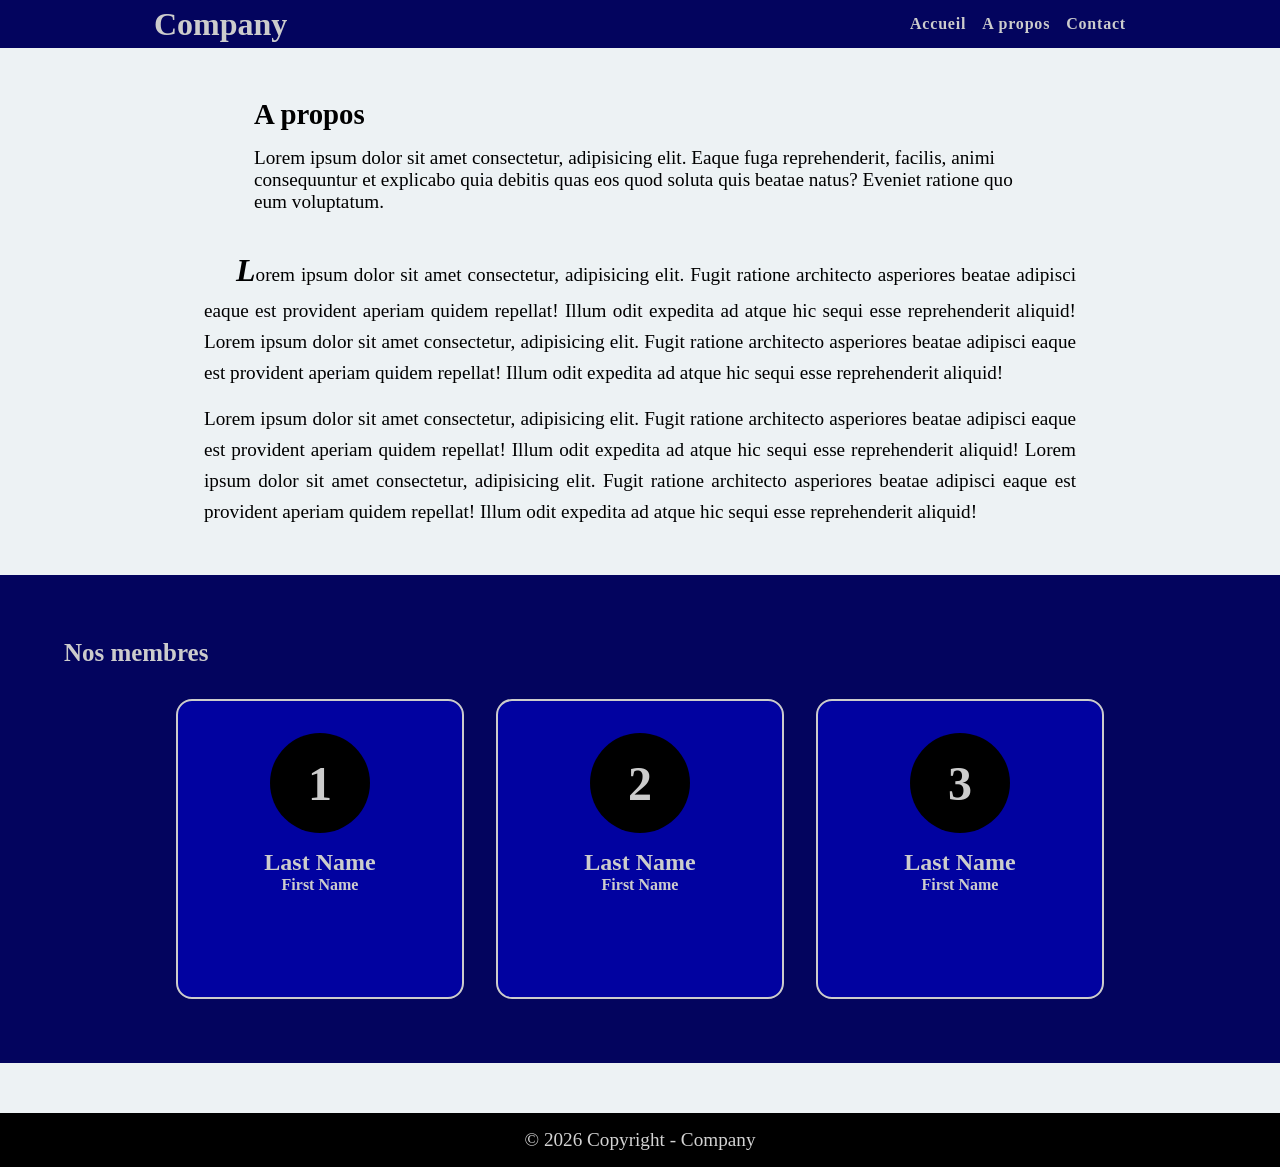
==== a-propos.html @ 14cdaf88 "feat(html): charger les polices de caractères "Poppins" et "Inter" sur chaque page" ====
<!DOCTYPE html>
<html lang="fr">
<head>
    <meta charset="UTF-8">
    <meta name="viewport" content="width=device-width, initial-scale=1.0">
    <link rel="preconnect" href="https://fonts.googleapis.com">
    <link rel="preconnect" href="https://fonts.gstatic.com" crossorigin>
    <link href="https://fonts.googleapis.com/css2?family=Poppins:wght@600;700&family=Inter:wght@400;500&display=swap" rel="stylesheet">
    <title>A propos - Company</title>
    <link rel="stylesheet" href="style.css">
</head>
<body>
    <header id="main-header">
        <nav id="navbar">
            <a id="logo" href="./index.html">Company</a>

            <label id="nav-menu-btn">
                <input id="nav-btn-check" type="checkbox">
                <span class="nav-menu-icon">
                    <span></span><span></span><span></span>
                </span>
            </label>

            <ul id="nav-menu">
                <li><a href="index.html">Accueil</a></li>
                <li><a href="a-propos.html">A propos</a></li>
                <li><a href="contact.html">Contact</a></li>
            </ul>
        </nav>
    </header>
    <main id="main-about">
        <div class="container">
            <h1>A propos</h1>
            <p>Lorem ipsum dolor sit amet consectetur, adipisicing elit. Eaque fuga reprehenderit, facilis, animi consequuntur et explicabo quia debitis quas eos quod soluta quis beatae natus? Eveniet ratione quo eum voluptatum. </p>
        </div>
        <section class="section">
            <p>
                Lorem ipsum dolor sit amet consectetur, adipisicing elit. Fugit ratione architecto asperiores beatae adipisci eaque est provident aperiam quidem repellat! Illum odit expedita ad atque hic sequi esse reprehenderit aliquid! Lorem ipsum dolor sit amet consectetur, adipisicing elit. Fugit ratione architecto asperiores beatae adipisci eaque est provident aperiam quidem repellat! Illum odit expedita ad atque hic sequi esse reprehenderit aliquid!
            </p>
            <p>
                Lorem ipsum dolor sit amet consectetur, adipisicing elit. Fugit ratione architecto asperiores beatae adipisci eaque est provident aperiam quidem repellat! Illum odit expedita ad atque hic sequi esse reprehenderit aliquid! Lorem ipsum dolor sit amet consectetur, adipisicing elit. Fugit ratione architecto asperiores beatae adipisci eaque est provident aperiam quidem repellat! Illum odit expedita ad atque hic sequi esse reprehenderit aliquid!
            </p>
        </section>
        <section id="members-section">
            <h2>Nos membres</h2>
            <div class="member-list">
                <div class="member-item">
                    <div class="picture">1</div>
                    <div>
                        <div class="member-name"><strong>Last Name</strong></div>
                        <div class="member-firstname"><strong>First Name</strong></div>
                    </div>
                </div>
                <div class="member-item">
                    <div class="picture">2</div>
                    <div>
                        <div class="member-name"><strong>Last Name</strong></div>
                        <div class="member-firstname"><strong>First Name</strong></div>
                    </div>
                </div>
                <div class="member-item">
                    <div class="picture">3</div>
                    <div>
                        <div class="member-name"><strong>Last Name</strong></div>
                        <div class="member-firstname"><strong>First Name</strong></div>
                    </div>
                </div>
            </div>
        </section>
    </main>
    <footer>
        &copy; 2026 Copyright - Company
    </footer>
</body>
</html>
---- style.css ----
* {
    box-sizing: border-box;
    margin: 0;
    padding: 0;
}

body {
    background-color: #edf2f4;
    font-size: 1.2rem;
}

/*     HEADER   */

#main-header {
    color: #ccc;
    background-color: #03045e;
    position: sticky;
    top: 0;
    z-index: 20;
}

#main-header #navbar {
    display: flex;
    justify-content: space-between;
    align-items: center;
    max-width: 1100px;
    padding: 0 4rem;
    margin: 0 auto;
    position: relative;
    color: #ccc;
}

#navbar #logo {
    font-size: 2rem;
    font-weight: 700;
    margin: .3rem 0;
    text-decoration: none;
    color: inherit;
}

#nav-menu-btn {
    display: none;
}

#nav-menu-btn #nav-btn-check {
    display: none;
}

#nav-menu {
    list-style: none;
    display: flex;
    justify-content: center;
    gap: 1rem;
    align-items: center;
    height: 3rem;
}

#nav-menu li a {
    display: inline-block;
    text-decoration: none;
    color: inherit;
    font-size: 1rem;
    font-weight: 600;
    letter-spacing: .05em;
    border-bottom: 2px solid transparent;
    padding-bottom: .1rem;
    transition: all .3s ease;
}

#nav-menu li a:hover, #nav-menu li a:focus-visible, #nav-menu li a.active {
    color: #ffb703;
    border-bottom-color: #ffb703;
    outline: #ffb703;
    outline-offset: .2rem;
}

/*  END MAIN    */

/*  Universal Style     */
#main-home .container h1, #main-contact h1, #main-about .container h1 {
    font-size: 1.5em;
    margin-bottom: 1rem;
}

#main-home h2, #main-contact h2, #main-about h2 {
    font-size: 1.3em;
    margin-bottom: 2rem;
}

#main-home h3, #main-contact h3, #main-about h3 {
    font-size: 1.1em;
    margin-bottom: .5rem;
}
/*  end Universal style   */

/*    MAIN   */

main {
    padding: 50px 0;
}

#main-home .container {
    max-width: 700px;
    margin: 0 auto 2rem;
    text-align: center;
}

#main-home .container p {
    padding: 0 1.5rem;
}

#main-home section p {
    display: flex;
    align-items: center;
    justify-content: center;
    padding: 5rem;
    margin: 0 auto;
    width: 100%;
    height: 400px;
    color: #ccc;
    line-height: 1.6;
}

#main-home section p:first-of-type {
    background: url("images/images1.jpg") center / cover no-repeat;
}

#main-home section p:last-of-type {
    background: linear-gradient(to right, #03045e, #3a86ff);
}

/*   A Propos   */
#main-about .container {
    max-width: 900px;
    padding: 0 4rem;
    margin: auto;
    text-align: left;
}

#main-about .section {
    max-width: 1000px;
    padding: 2rem 4rem;
    margin: 0 auto;
    text-align: justify;
    line-height: 1.6;
}

#main-about section p {
    margin-bottom: 1rem;
}

#main-about section p:first-of-type {
    text-indent: 2rem;
}

#main-about section p:first-of-type:first-letter {
    font-weight: 700;
    font-style: italic;
    font-size: 2rem;
}

#members-section {
    padding: 4rem;
    color: #ccc;
    background-color: #03045e;
}

#members-section .member-list {
    max-width: 100%;
    margin: auto;
    display: flex;
    flex-wrap: wrap;
    justify-content: center;
    gap: 2rem;
}

.member-item {
    display: flex;
    flex-direction: column;
    align-items: center;
    gap: 1rem;
    min-width: 200px;
    width: 25%;
    height: 300px;
    border-radius: 1rem;
    border: 2px solid #ccc;
    background-color: rgba(0, 0, 225, .5);
    padding: 2rem 1rem;
    transition: transform .5s ease;
}

.member-item:hover {
    transform: scale(1.05);
}

.member-item .picture {
    display: flex;
    justify-content: center;
    align-items: center;
    width: 100px;
    height: 100px;
    border-radius: 50%;
    background-color: #000;
    font-size: 3rem;
    font-weight: 700;
}

.member-item .member-name {
    font-size: 1.5rem;
    text-align: center;
}

.member-item .member-firstname {
    font-size: 1rem;
    text-align: center;
}
/*   End A Propos   */

/*      CONTACT     */
#main-contact {
    min-height: 100vh;
    max-width: 1100px;
    padding: 2rem 4rem;
    margin: auto;
}

#main-contact .section {
    display: flex;
    justify-content: center;
    flex-wrap: wrap;
    gap: 2rem;
    margin: auto;
}

.section .form-container {
    flex: 1;
    color: #ccc;
    background-color: #03045e;
    border-radius: 15px;
    padding: 2.5rem 2rem;
    min-width: 300px;
}

.section .infos-container {
    flex: 1;
    padding: 2.5rem 2rem;
    min-width: 300px;
}

.infos-container .infos-list {
    margin-top: 1rem;
    display: flex;
    flex-direction: column;
    align-items: flex-start;
    row-gap: 1.4rem;
}

.infos-list h3 {
    color: #03045e;
}

.infos-list a {
    text-decoration: none;
    color: inherit;
}

.infos-list a:hover {
    text-decoration: underline;
}

#main-contact #form {
    display: flex;
    flex-direction: column;
    gap: 1rem;
}

#form .group-form {
    display: flex;
    flex-direction: column;
    row-gap: .3rem;
}

.group-form .field-name {
    font-size: 1.3rem;
}

.group-form .field, .group-form .msg-field {
    font-size: 1rem;
    padding: .1rem .4rem;
}

.group-form .msg-field {
    resize: vertical;
    min-height: 6rem;
    line-height: 1.4;
}

#form #btn {
    font-size: 1rem;
    font-weight: bold;
    padding: .6rem 1rem;
    margin-top: 1.5rem;
    border: none;
    border-radius: 15px;
    transition: all .3s;
}

#form #btn:hover {
    color: #fff;
    background-color: #ffb703;
}
/*      End CONTACT     */
/*  END MAIN */

/*  FOOTER */

footer {
    display: flex;
    justify-content: center;
    align-items: center;
    background-color: #000;
    color: lightgray;
    padding: 1rem 1.5rem;
    margin: 0 auto;
}

/*  END FOOTER*/

/* Mise en forme pour les versions mobiles */
@media (max-width: 600px) {
    body {
        font-size: 1rem;
    }

    #navbar #logo {
        font-size: 1.4rem;
    }

    #main-header #navbar {
        padding: 0 1.5rem;
    }

    /* Menu Hamburger   */
    #nav-menu-btn {
        display: block;
        cursor: pointer;
    }

    #nav-menu-btn .nav-menu-icon {
        display: flex;
        flex-direction: column;
        justify-content: space-between;
        width: 26px;
        height: 17px;
        cursor: pointer;
    }

    .nav-menu-icon span {
        display: block;
        height: 3px;
        border-radius: 3px;
        background-color: #ccc;
        transition: all .3s ease;
    }

    #nav-menu {
        flex-direction: column;
        align-items: stretch;
        gap: 0;
        position: absolute;
        top: 100%;
        right: 0;
        max-width: 0;
        height: auto;
        overflow: hidden;
        background-color: #03045e;
        transition: all .5s ease;
    }
    
    #nav-menu li a {
        padding: .5rem 2rem;
        width: 100%;
        white-space: nowrap;
    }

    #nav-menu li a:hover, #nav-menu li a:focus-visible, #nav-menu li a.active {
        color: #03045e;
        background-color: #ffb703;
        border-bottom-color: transparent;
    }

    #nav-btn-check:checked ~ .nav-menu-icon span:first-child {
        transform: translateY(7px) rotate(45deg);
    }

    #nav-btn-check:checked ~ .nav-menu-icon span:nth-child(2) {
        opacity: 0;
    }

    #nav-btn-check:checked ~ .nav-menu-icon span:last-child {
        transform: translateY(-7px) rotate(-45deg);
    }

    #navbar:has(#nav-btn-check:checked) #nav-menu {
        max-width: 150px;
    }
    /* end Menu Hamburger*/

    /*  Universal Style     */
    #main-home .container h1, #main-contact h1, #main-about .container h1 {
        font-size: 1.4em;
        margin-bottom: 1rem;
    }

    #main-home h2, #main-contact h2, #main-about h2 {
        font-size: 1.3em;
        margin-bottom: .5rem;
    }

    #main-home h3, #main-contact h3, #main-about h3 {
        font-size: 1.1em;
        margin-bottom: .3rem;
    }
    /*  end Universal style   */

    /*     Home Page    */
    #main-home section p {
        padding: 5rem 1.5rem;
        height: auto;
    }

    /*   A Propos   */
    #main-about .container {
        padding: 0 2rem;
    }

    #main-about .section {
        padding: 2rem 1.5rem;
        line-height: 1.4;
    }
    
    #members-section {
        padding: 2rem 1.5rem;
    }

    .member-item {
        row-gap: 1.5rem;
        min-width: 200px;
        height: 250px;
        border-radius: .6rem;
        padding: 1.5rem 1rem;
    }

    .member-item .picture {
        width: 90px;
        height: 90px;
        font-size: 2rem;
    }

    .member-item .member-name {
        font-size: 1.2rem;
    }

    .member-item .member-firstname {
        font-size: .8rem;
    }

    /*      Contact Page     */
    #main-contact {
        padding: 2rem 1.5rem;
    }
    
    #main-contact .section {
        gap: 0;
    }

    #main-contact .form-container {
        gap: 1rem;
        border-radius: 8px;
        padding: 1.5rem 2rem;
    }

    .group-form .field-name {
        font-size: 1.1rem;
    }

    #form #btn {
        font-size: .8rem;
        padding: .4rem 1rem;
        margin-top: 1.5rem;
        border-radius: 30px;
    }
}
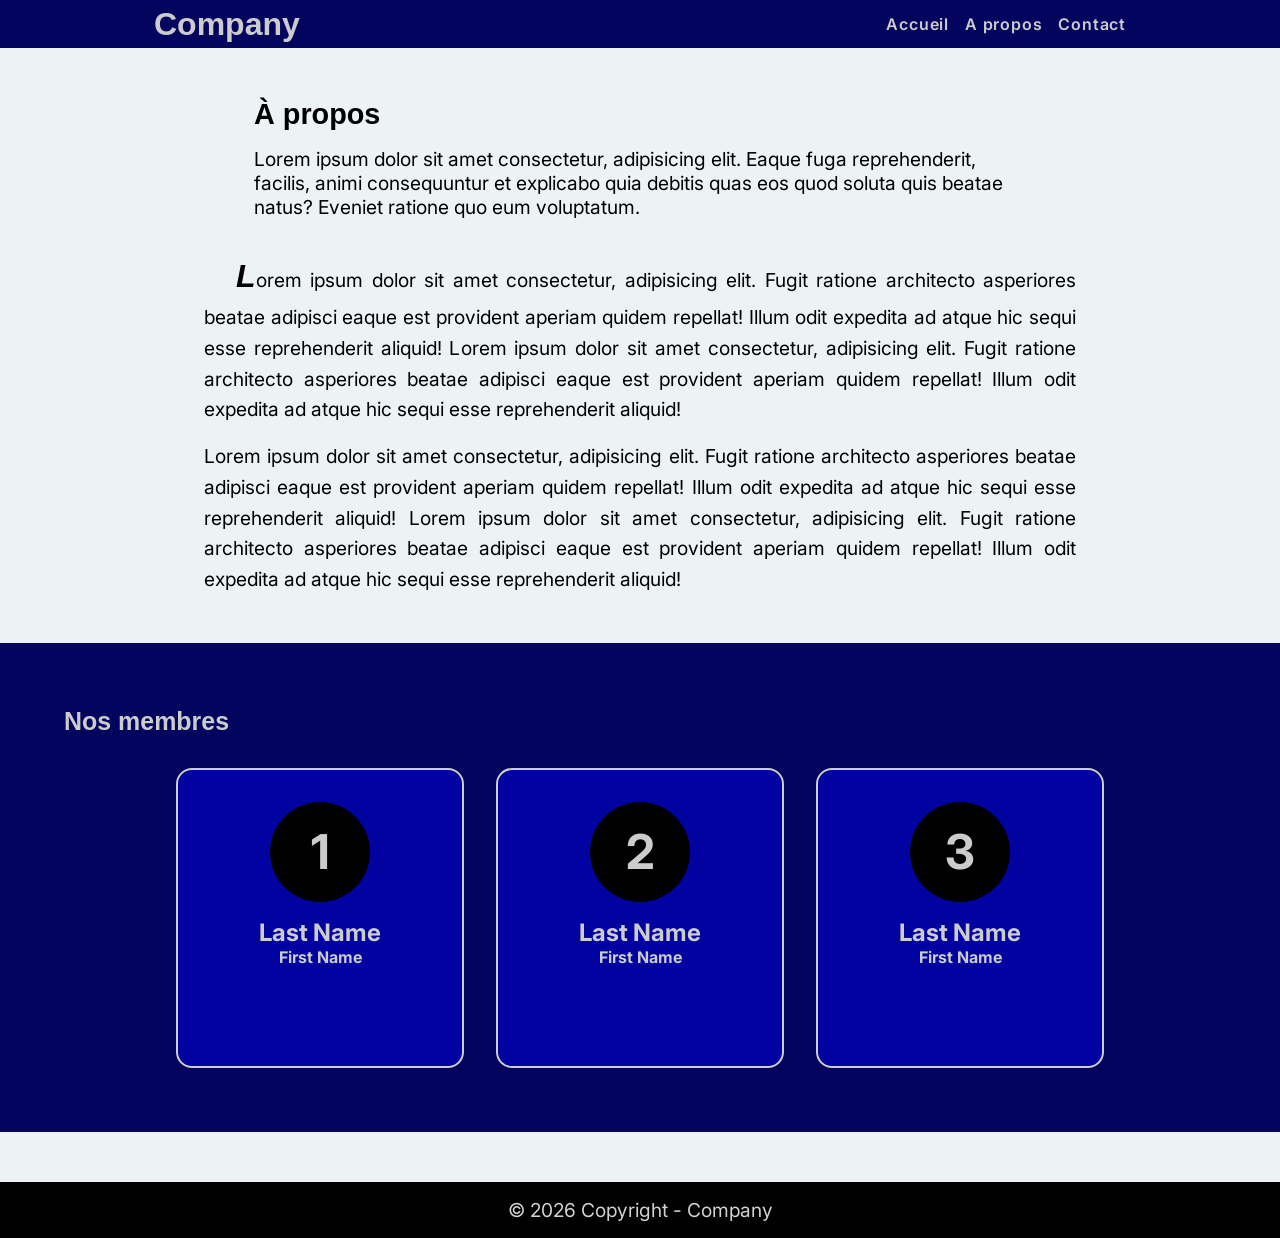
==== commit 079b2e3a: "fix(html): corriger le titre de la page a-propos: "A propos" en "À propos"" ====
--- a/a-propos.html
+++ b/a-propos.html
@@ -6,7 +6,7 @@
     <link rel="preconnect" href="https://fonts.googleapis.com">
     <link rel="preconnect" href="https://fonts.gstatic.com" crossorigin>
     <link href="https://fonts.googleapis.com/css2?family=Poppins:wght@600;700&family=Inter:wght@400;500&display=swap" rel="stylesheet">
-    <title>A propos - Company</title>
+    <title>À propos - Company</title>
     <link rel="stylesheet" href="style.css">
 </head>
 <body>
@@ -30,7 +30,7 @@
     </header>
     <main id="main-about">
         <div class="container">
-            <h1>A propos</h1>
+            <h1>À propos</h1>
             <p>Lorem ipsum dolor sit amet consectetur, adipisicing elit. Eaque fuga reprehenderit, facilis, animi consequuntur et explicabo quia debitis quas eos quod soluta quis beatae natus? Eveniet ratione quo eum voluptatum. </p>
         </div>
         <section class="section">
--- a/style.css
+++ b/style.css
@@ -6,6 +6,7 @@
 
 body {
     background-color: #edf2f4;
+    font-family: Inter, sans-serif;
     font-size: 1.2rem;
 }
 
@@ -77,6 +78,10 @@
 /*  END MAIN    */
 
 /*  Universal Style     */
+h1, h2, h3, #logo {
+    font-family: 'Poppins', sans-serif;
+}
+
 #main-home .container h1, #main-contact h1, #main-about .container h1 {
     font-size: 1.5em;
     margin-bottom: 1rem;
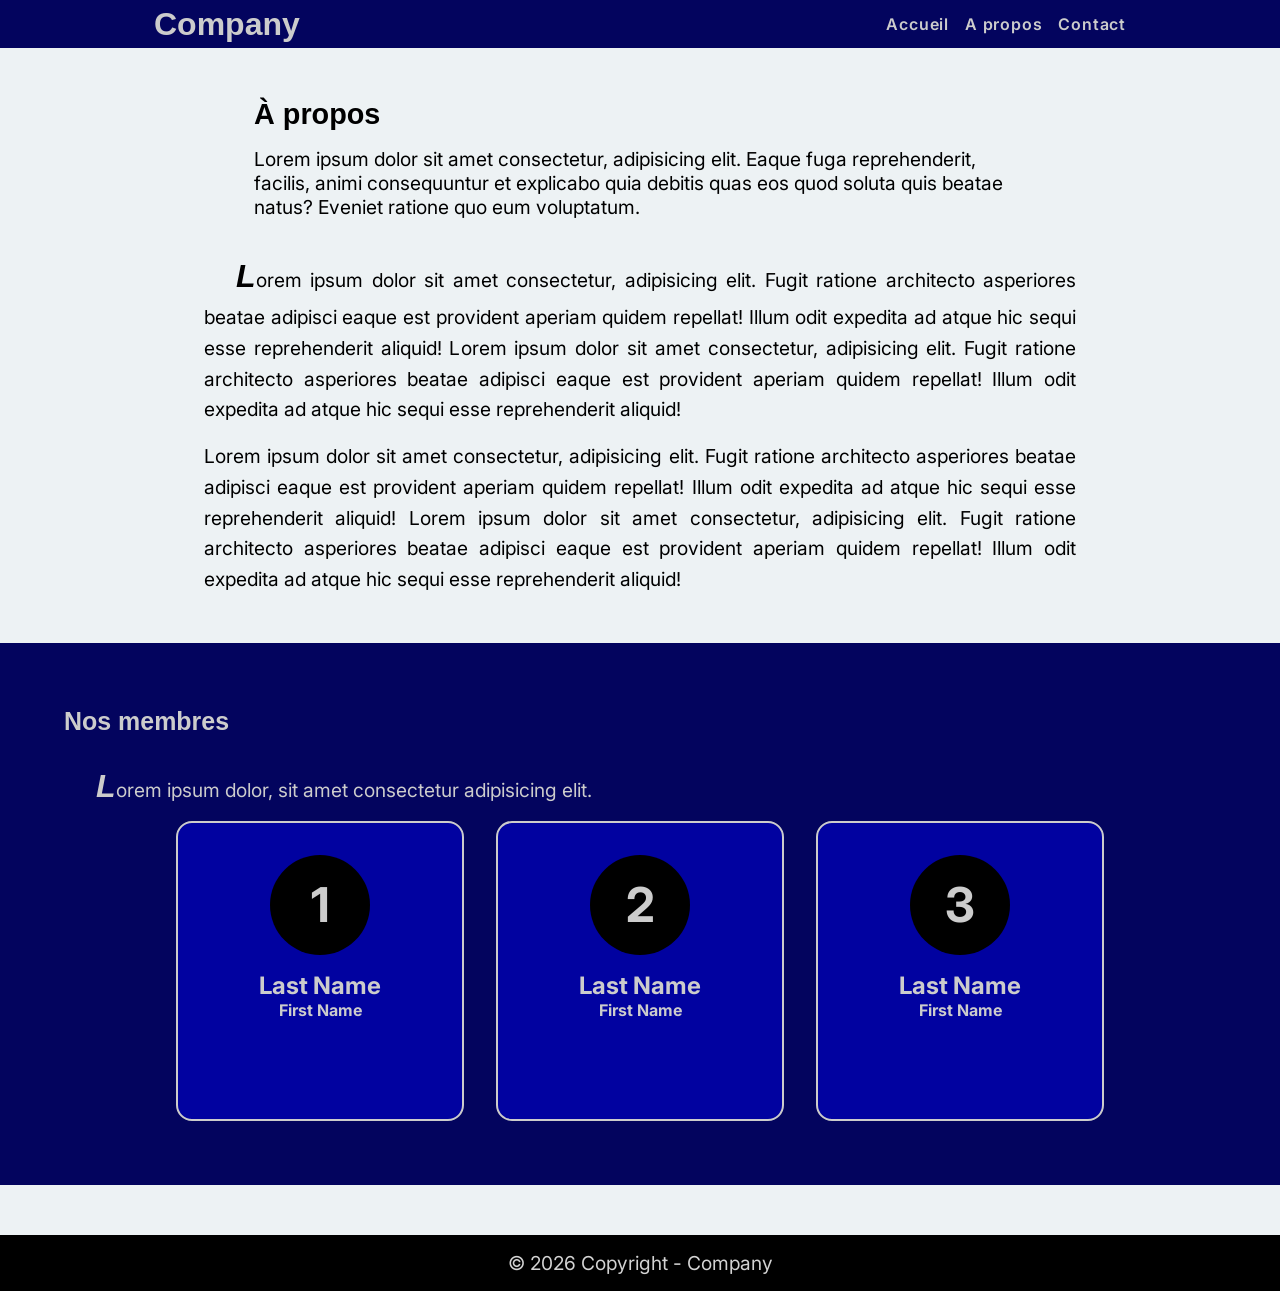
==== commit 883ee2e0: "feat(a-propos): ajouter un paragraphe en dessous du titre de la section des membres sur la page d'a-" ====
--- a/a-propos.html
+++ b/a-propos.html
@@ -43,6 +43,7 @@
         </section>
         <section id="members-section">
             <h2>Nos membres</h2>
+            <p>Lorem ipsum dolor, sit amet consectetur adipisicing elit.</p>
             <div class="member-list">
                 <div class="member-item">
                     <div class="picture">1</div>
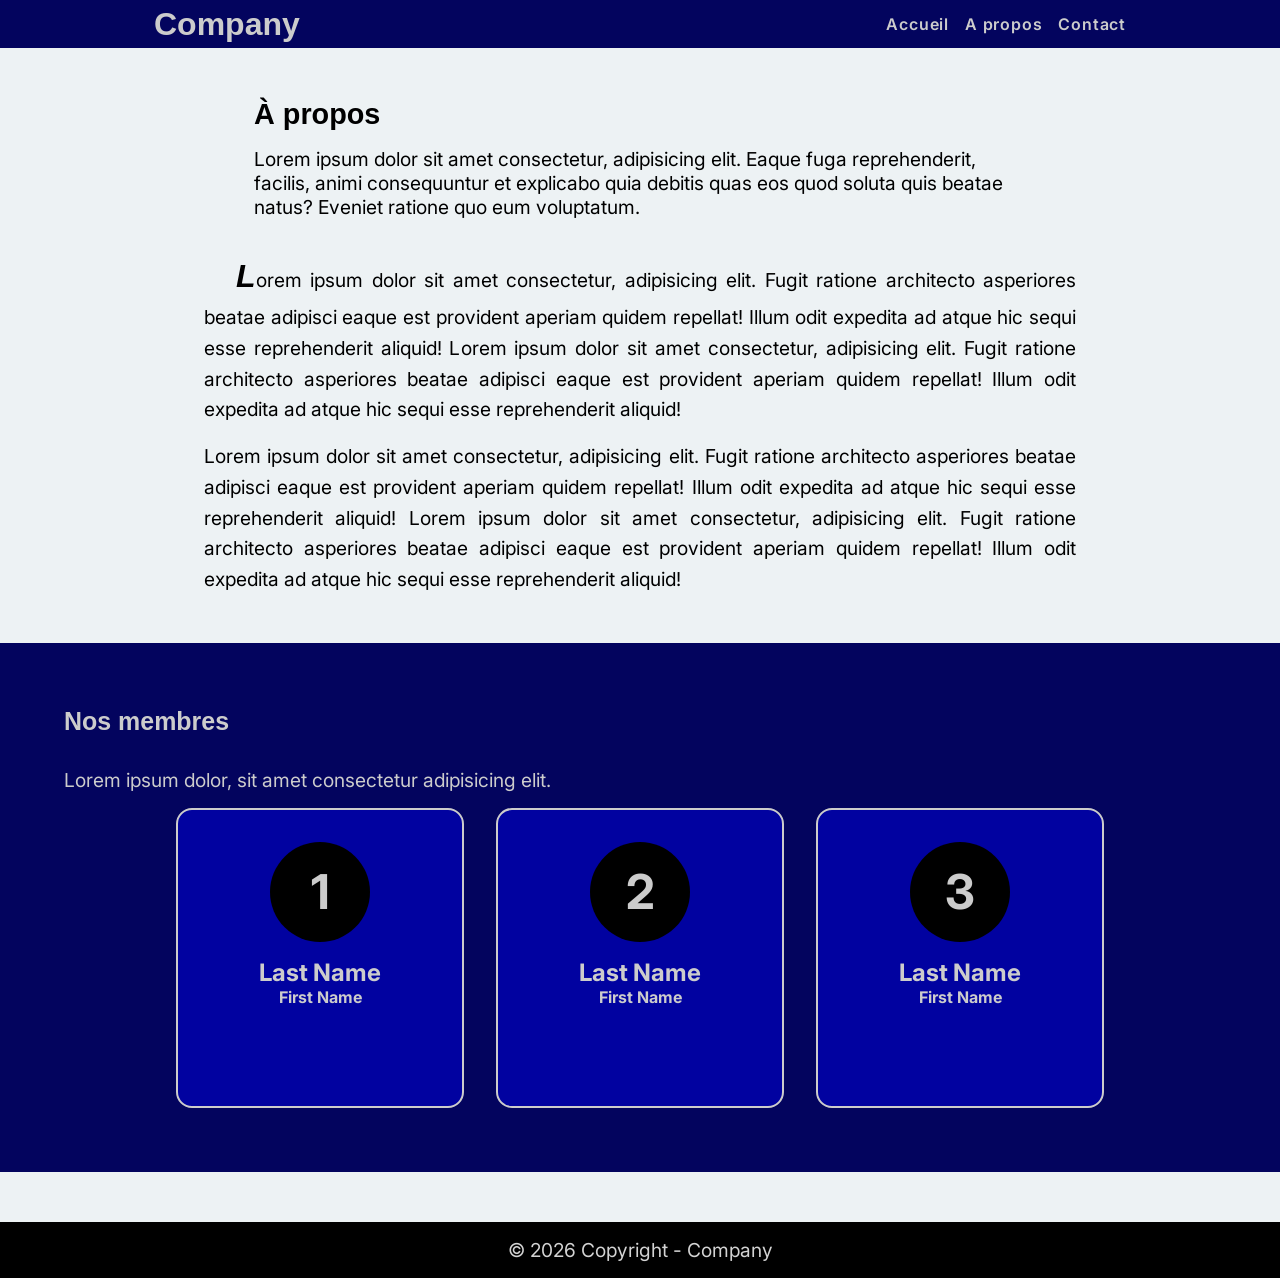
==== commit 6422ebf9: "fix(html/css): ajouter la classe .special-paragraph au paragraphe dont la première lettre est en let" ====
--- a/a-propos.html
+++ b/a-propos.html
@@ -34,7 +34,7 @@
             <p>Lorem ipsum dolor sit amet consectetur, adipisicing elit. Eaque fuga reprehenderit, facilis, animi consequuntur et explicabo quia debitis quas eos quod soluta quis beatae natus? Eveniet ratione quo eum voluptatum. </p>
         </div>
         <section class="section">
-            <p>
+            <p class="special-paragraph">
                 Lorem ipsum dolor sit amet consectetur, adipisicing elit. Fugit ratione architecto asperiores beatae adipisci eaque est provident aperiam quidem repellat! Illum odit expedita ad atque hic sequi esse reprehenderit aliquid! Lorem ipsum dolor sit amet consectetur, adipisicing elit. Fugit ratione architecto asperiores beatae adipisci eaque est provident aperiam quidem repellat! Illum odit expedita ad atque hic sequi esse reprehenderit aliquid!
             </p>
             <p>
--- a/style.css
+++ b/style.css
@@ -154,11 +154,11 @@
     margin-bottom: 1rem;
 }
 
-#main-about section p:first-of-type {
+.special-paragraph {
     text-indent: 2rem;
 }
 
-#main-about section p:first-of-type:first-letter {
+.special-paragraph:first-letter {
     font-weight: 700;
     font-style: italic;
     font-size: 2rem;
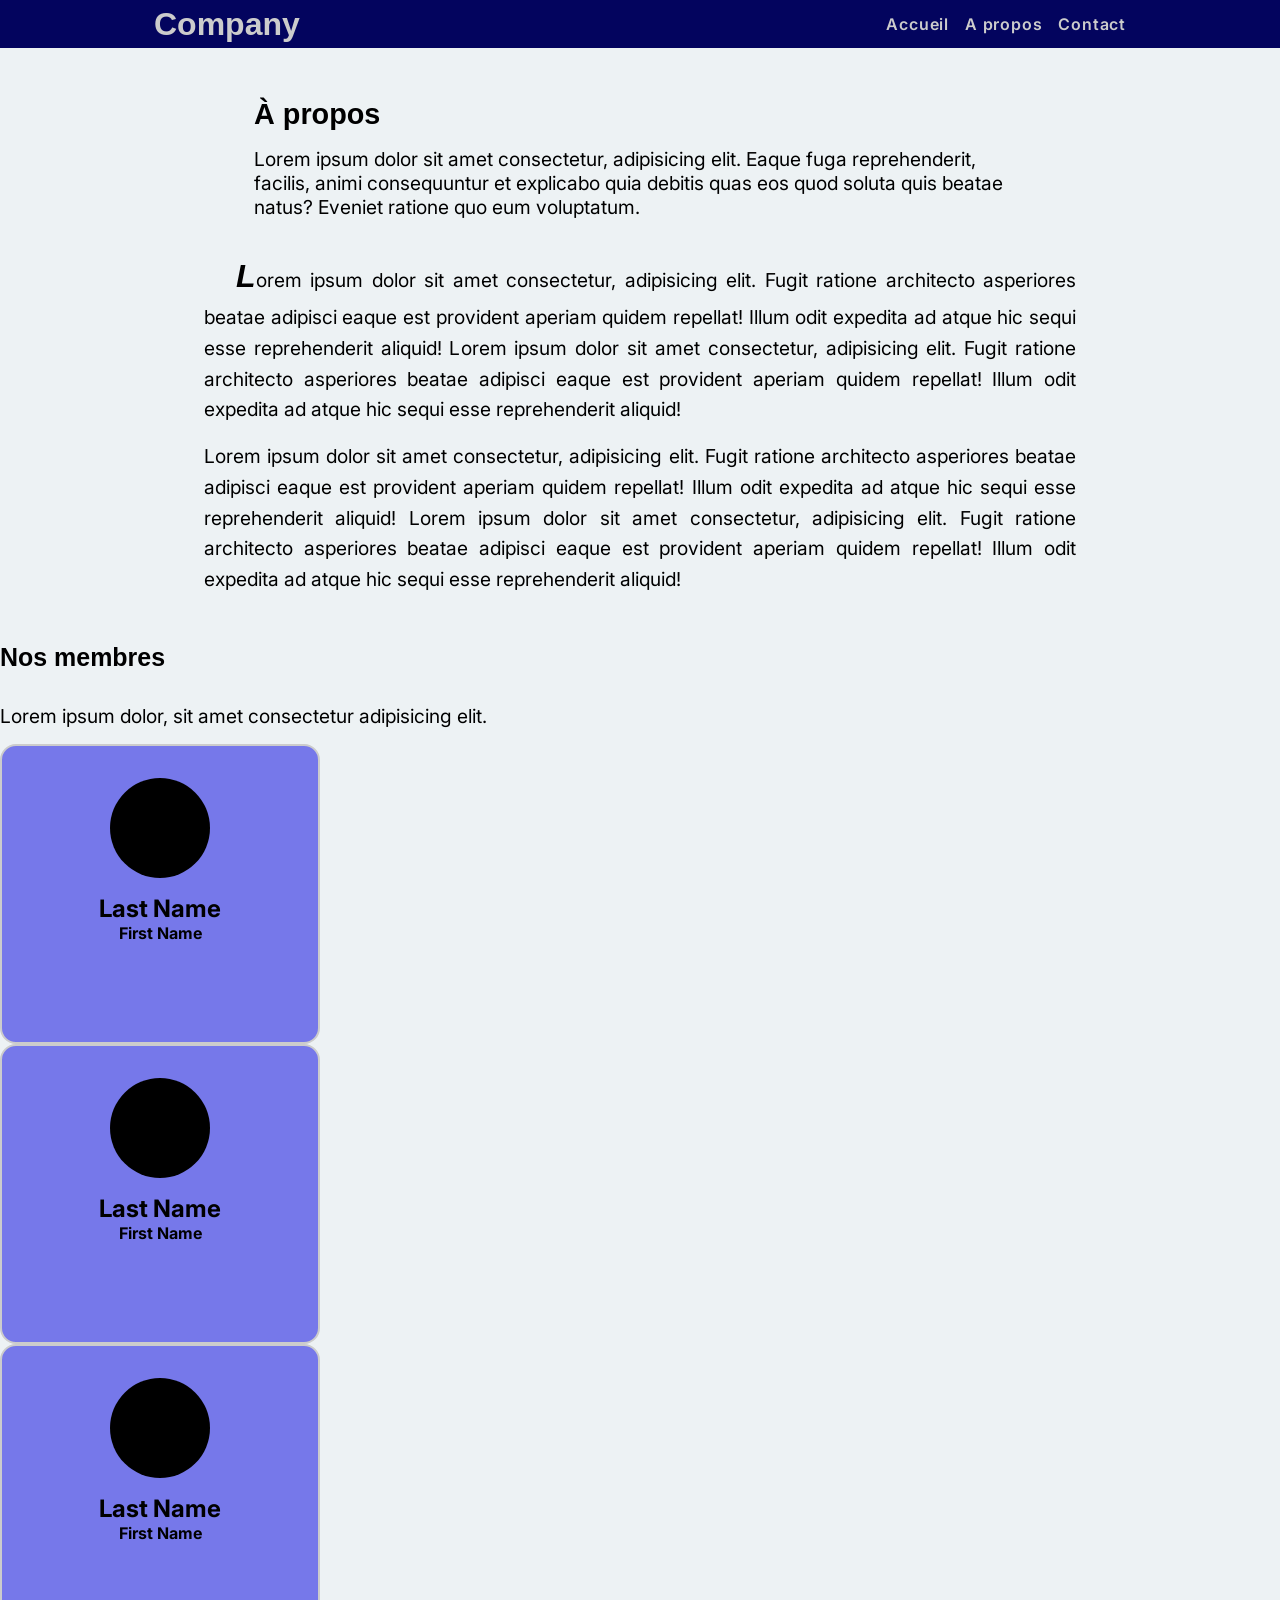
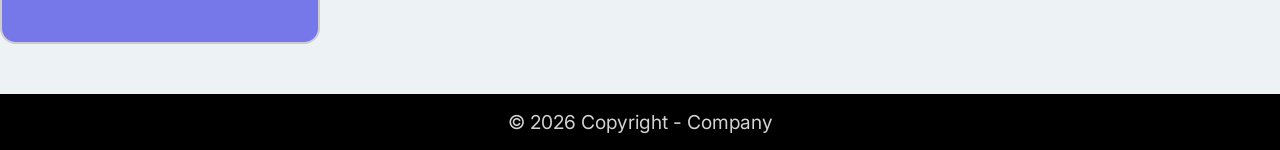
==== commit 6afc3dc8: "ajouter la classe .section à toutes les sections" ====
--- a/a-propos.html
+++ b/a-propos.html
@@ -41,7 +41,7 @@
                 Lorem ipsum dolor sit amet consectetur, adipisicing elit. Fugit ratione architecto asperiores beatae adipisci eaque est provident aperiam quidem repellat! Illum odit expedita ad atque hic sequi esse reprehenderit aliquid! Lorem ipsum dolor sit amet consectetur, adipisicing elit. Fugit ratione architecto asperiores beatae adipisci eaque est provident aperiam quidem repellat! Illum odit expedita ad atque hic sequi esse reprehenderit aliquid!
             </p>
         </section>
-        <section id="members-section">
+        <section id="section members">
             <h2>Nos membres</h2>
             <p>Lorem ipsum dolor, sit amet consectetur adipisicing elit.</p>
             <div class="member-list">
--- a/style.css
+++ b/style.css
@@ -172,7 +172,7 @@
 
 #members-section .member-list {
     max-width: 100%;
-    margin: auto;
+    margin: 2rem auto 0;
     display: flex;
     flex-wrap: wrap;
     justify-content: center;
@@ -495,4 +495,9 @@
         margin-top: 1.5rem;
         border-radius: 30px;
     }
+    /*   footer for Mobile   */
+    footer {
+        font-size: .8em;
+    }
+    /*   end footer for Mobile*/
 }
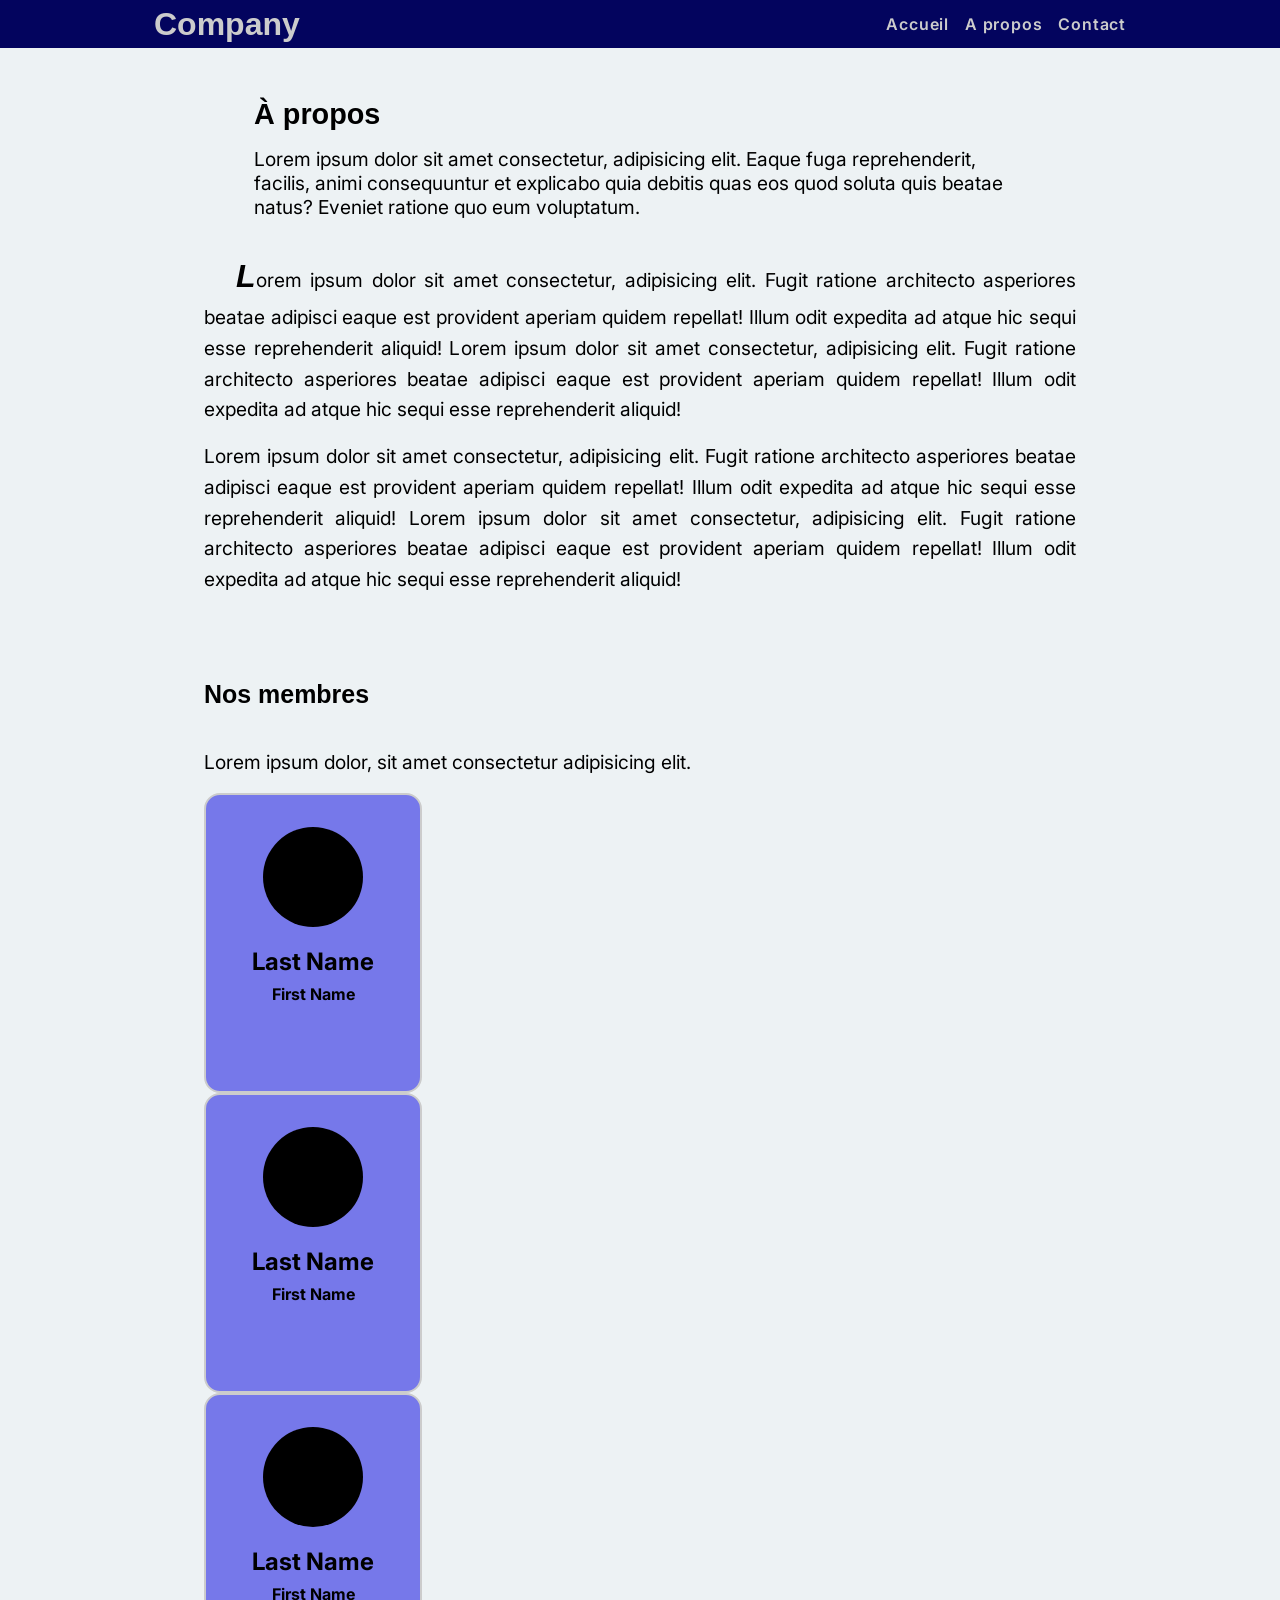
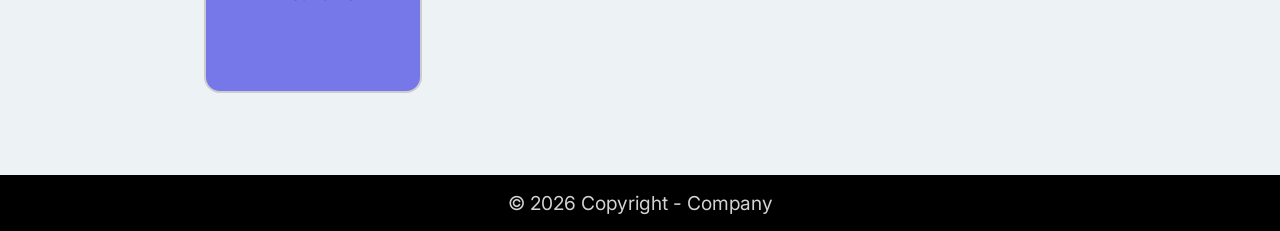
==== commit 9ec363d7: "refactor(html): envelopper le contenu des sections dans une div.content-section" ====
--- a/a-propos.html
+++ b/a-propos.html
@@ -34,36 +34,40 @@
             <p>Lorem ipsum dolor sit amet consectetur, adipisicing elit. Eaque fuga reprehenderit, facilis, animi consequuntur et explicabo quia debitis quas eos quod soluta quis beatae natus? Eveniet ratione quo eum voluptatum. </p>
         </div>
         <section class="section">
-            <p class="special-paragraph">
-                Lorem ipsum dolor sit amet consectetur, adipisicing elit. Fugit ratione architecto asperiores beatae adipisci eaque est provident aperiam quidem repellat! Illum odit expedita ad atque hic sequi esse reprehenderit aliquid! Lorem ipsum dolor sit amet consectetur, adipisicing elit. Fugit ratione architecto asperiores beatae adipisci eaque est provident aperiam quidem repellat! Illum odit expedita ad atque hic sequi esse reprehenderit aliquid!
-            </p>
-            <p>
-                Lorem ipsum dolor sit amet consectetur, adipisicing elit. Fugit ratione architecto asperiores beatae adipisci eaque est provident aperiam quidem repellat! Illum odit expedita ad atque hic sequi esse reprehenderit aliquid! Lorem ipsum dolor sit amet consectetur, adipisicing elit. Fugit ratione architecto asperiores beatae adipisci eaque est provident aperiam quidem repellat! Illum odit expedita ad atque hic sequi esse reprehenderit aliquid!
-            </p>
+            <div class="content-section">
+                <p class="special-paragraph">
+                    Lorem ipsum dolor sit amet consectetur, adipisicing elit. Fugit ratione architecto asperiores beatae adipisci eaque est provident aperiam quidem repellat! Illum odit expedita ad atque hic sequi esse reprehenderit aliquid! Lorem ipsum dolor sit amet consectetur, adipisicing elit. Fugit ratione architecto asperiores beatae adipisci eaque est provident aperiam quidem repellat! Illum odit expedita ad atque hic sequi esse reprehenderit aliquid!
+                </p>
+                <p>
+                    Lorem ipsum dolor sit amet consectetur, adipisicing elit. Fugit ratione architecto asperiores beatae adipisci eaque est provident aperiam quidem repellat! Illum odit expedita ad atque hic sequi esse reprehenderit aliquid! Lorem ipsum dolor sit amet consectetur, adipisicing elit. Fugit ratione architecto asperiores beatae adipisci eaque est provident aperiam quidem repellat! Illum odit expedita ad atque hic sequi esse reprehenderit aliquid!
+                </p>
+            </div>
         </section>
-        <section id="section members">
-            <h2>Nos membres</h2>
-            <p>Lorem ipsum dolor, sit amet consectetur adipisicing elit.</p>
-            <div class="member-list">
-                <div class="member-item">
-                    <div class="picture">1</div>
-                    <div>
-                        <div class="member-name"><strong>Last Name</strong></div>
-                        <div class="member-firstname"><strong>First Name</strong></div>
+        <section class="section members">
+            <div class="content-section">
+                <h2>Nos membres</h2>
+                <p>Lorem ipsum dolor, sit amet consectetur adipisicing elit.</p>
+                <div class="member-list">
+                    <div class="member-item">
+                        <div class="picture">1</div>
+                        <div>
+                            <div class="member-name"><strong>Last Name</strong></div>
+                            <div class="member-firstname"><strong>First Name</strong></div>
+                        </div>
                     </div>
-                </div>
-                <div class="member-item">
-                    <div class="picture">2</div>
-                    <div>
-                        <div class="member-name"><strong>Last Name</strong></div>
-                        <div class="member-firstname"><strong>First Name</strong></div>
+                    <div class="member-item">
+                        <div class="picture">2</div>
+                        <div>
+                            <div class="member-name"><strong>Last Name</strong></div>
+                            <div class="member-firstname"><strong>First Name</strong></div>
+                        </div>
                     </div>
-                </div>
-                <div class="member-item">
-                    <div class="picture">3</div>
-                    <div>
-                        <div class="member-name"><strong>Last Name</strong></div>
-                        <div class="member-firstname"><strong>First Name</strong></div>
+                    <div class="member-item">
+                        <div class="picture">3</div>
+                        <div>
+                            <div class="member-name"><strong>Last Name</strong></div>
+                            <div class="member-firstname"><strong>First Name</strong></div>
+                        </div>
                     </div>
                 </div>
             </div>
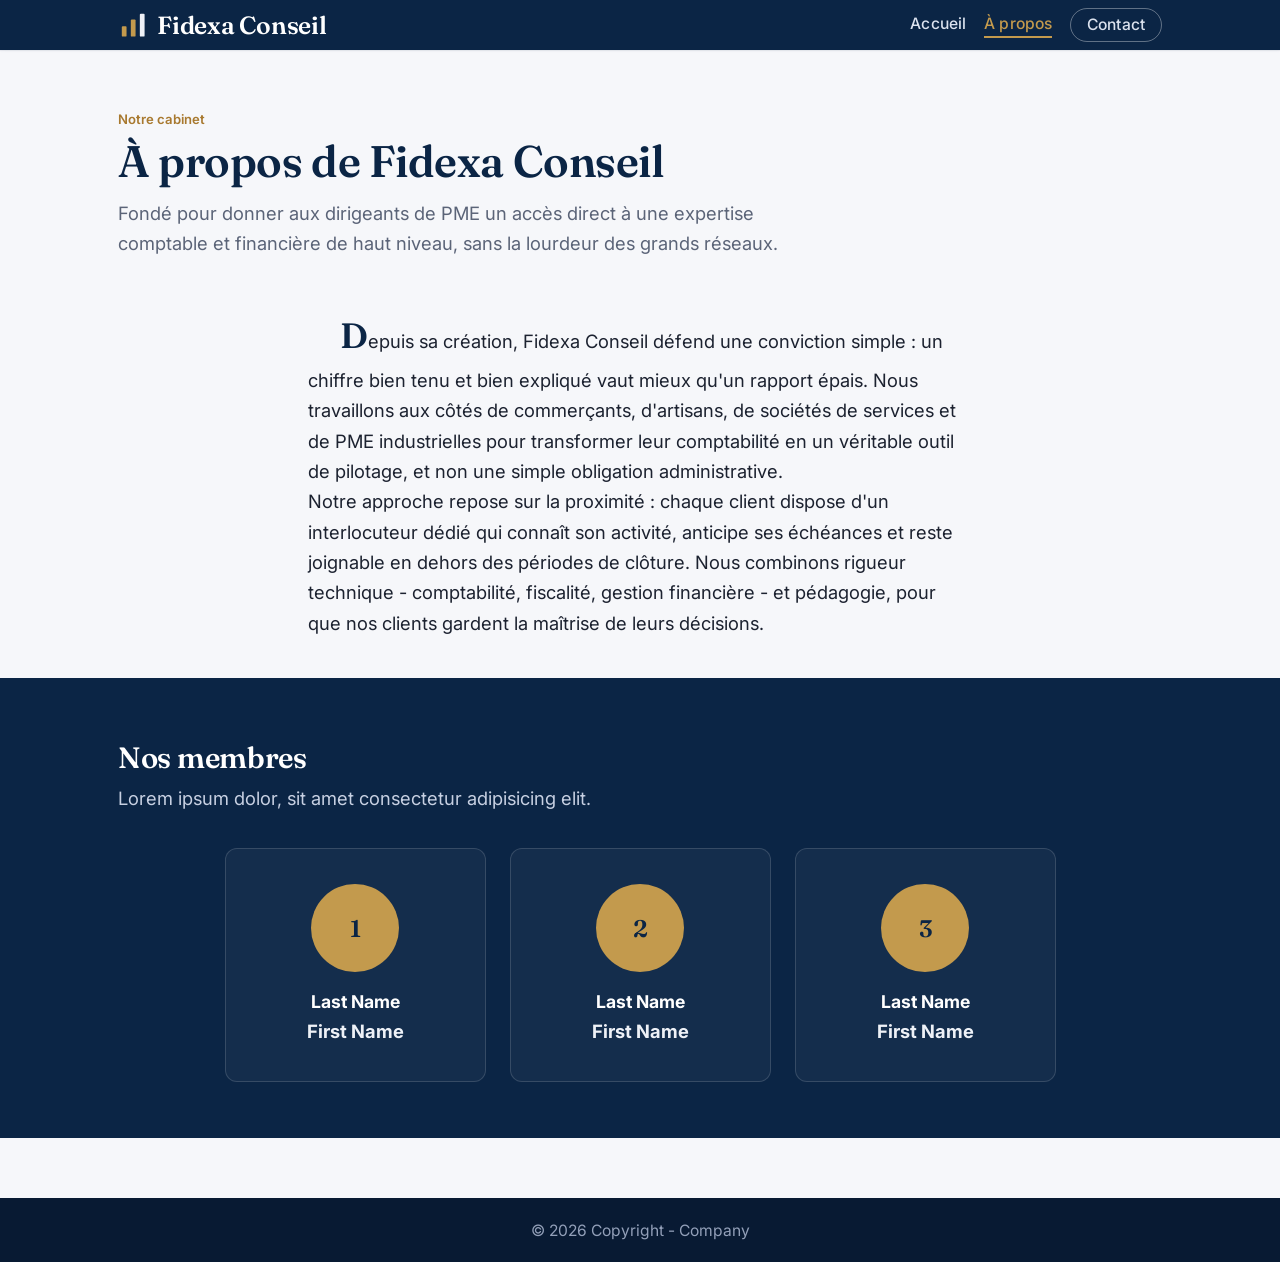
==== commit dd39de33: "feat(about): adapter la page À propos à Fidexa Conseil" ====
--- a/a-propos.html
+++ b/a-propos.html
@@ -3,18 +3,29 @@
 <head>
     <meta charset="UTF-8">
     <meta name="viewport" content="width=device-width, initial-scale=1.0">
+    <meta name="description" content="Découvrez Fidexa Conseil, cabinet de conseil en comptabilité et finance d'entreprise, et l'équipe qui accompagne ses clients.">
+    <link rel="icon" type="image/svg+xml" href="assets/img/favicon.svg">
     <link rel="preconnect" href="https://fonts.googleapis.com">
     <link rel="preconnect" href="https://fonts.gstatic.com" crossorigin>
-    <link href="https://fonts.googleapis.com/css2?family=Poppins:wght@600;700&family=Inter:wght@400;500&display=swap" rel="stylesheet">
-    <title>À propos - Company</title>
-    <link rel="stylesheet" href="style.css">
+    <link href="https://fonts.googleapis.com/css2?family=Fraunces:wght@500;600&family=Inter:wght@400;500;600&display=swap" rel="stylesheet">
+    <title>À propos - Fidexa Conseil</title>
+    <link rel="stylesheet" href="assets/css/style.css">
 </head>
 <body>
     <header id="main-header">
         <nav id="navbar">
-            <a id="logo" href="./index.html">Company</a>
+            <a id="logo" href="./index.html">
+                <span class="logo-mark">
+                    <svg viewBox="0 0 32 32" fill="none" xmlns="http://www.w3.org/2000/svg" aria-hidden="true">
+                        <rect x="4" y="17" width="5" height="11" rx="1" fill="#c39a4d"/>
+                        <rect x="13.5" y="10" width="5" height="18" rx="1" fill="#c39a4d"/>
+                        <rect x="23" y="4" width="5" height="24" rx="1" fill="#eef1f7"/>
+                    </svg>
+                </span>
+                Fidexa Conseil
+            </a>
 
-            <label id="nav-menu-btn">
+            <label id="nav-menu-btn" aria-label="Ouvrir le menu de navigation">
                 <input id="nav-btn-check" type="checkbox">
                 <span class="nav-menu-icon">
                     <span></span><span></span><span></span>
@@ -23,23 +34,24 @@
 
             <ul id="nav-menu">
                 <li><a href="index.html">Accueil</a></li>
-                <li><a href="a-propos.html">A propos</a></li>
-                <li><a href="contact.html">Contact</a></li>
+                <li><a href="a-propos.html" class="active">À propos</a></li>
+                <li><a href="contact.html" class="cta-link">Contact</a></li>
             </ul>
         </nav>
     </header>
     <main id="main-about">
         <div class="container">
-            <h1>À propos</h1>
-            <p>Lorem ipsum dolor sit amet consectetur, adipisicing elit. Eaque fuga reprehenderit, facilis, animi consequuntur et explicabo quia debitis quas eos quod soluta quis beatae natus? Eveniet ratione quo eum voluptatum. </p>
+            <span class="eyebrow">Notre cabinet</span>
+            <h1>À propos de Fidexa Conseil</h1>
+            <p>Fondé pour donner aux dirigeants de PME un accès direct à une expertise comptable et financière de haut niveau, sans la lourdeur des grands réseaux.</p>
         </div>
-        <section class="section">
+        <section class="section intro">
             <div class="content-section">
                 <p class="special-paragraph">
-                    Lorem ipsum dolor sit amet consectetur, adipisicing elit. Fugit ratione architecto asperiores beatae adipisci eaque est provident aperiam quidem repellat! Illum odit expedita ad atque hic sequi esse reprehenderit aliquid! Lorem ipsum dolor sit amet consectetur, adipisicing elit. Fugit ratione architecto asperiores beatae adipisci eaque est provident aperiam quidem repellat! Illum odit expedita ad atque hic sequi esse reprehenderit aliquid!
+                    Depuis sa création, Fidexa Conseil défend une conviction simple : un chiffre bien tenu et bien expliqué vaut mieux qu'un rapport épais. Nous travaillons aux côtés de commerçants, d'artisans, de sociétés de services et de PME industrielles pour transformer leur comptabilité en un véritable outil de pilotage, et non une simple obligation administrative.
                 </p>
                 <p>
-                    Lorem ipsum dolor sit amet consectetur, adipisicing elit. Fugit ratione architecto asperiores beatae adipisci eaque est provident aperiam quidem repellat! Illum odit expedita ad atque hic sequi esse reprehenderit aliquid! Lorem ipsum dolor sit amet consectetur, adipisicing elit. Fugit ratione architecto asperiores beatae adipisci eaque est provident aperiam quidem repellat! Illum odit expedita ad atque hic sequi esse reprehenderit aliquid!
+                    Notre approche repose sur la proximité : chaque client dispose d'un interlocuteur dédié qui connaît son activité, anticipe ses échéances et reste joignable en dehors des périodes de clôture. Nous combinons rigueur technique - comptabilité, fiscalité, gestion financière - et pédagogie, pour que nos clients gardent la maîtrise de leurs décisions.
                 </p>
             </div>
         </section>
--- a/assets/css/style.css
+++ b/assets/css/style.css
@@ -0,0 +1,833 @@
+:root {
+    /* Couleurs */
+    --navy-900: #0b2545;
+    --navy-800: #14335c;
+    --navy-700: #1c4173;
+    --gold-600: #a8792f;
+    --gold-500: #c39a4d;
+    --bg: #f6f7fa;
+    --surface: #ffffff;
+    --ink: #1c2230;
+    --slate: #5b6478;
+    --line: #e2e5ec;
+    --cream: #ece7dc;
+
+    /* Typo */
+    --font-display: 'Fraunces', serif;
+    --font-body: 'Inter', sans-serif;
+
+    /* Ombres / rayons */
+    --shadow-sm: 0 1px 2px rgba(11, 37, 69, .06), 0 1px 1px rgba(11, 37, 69, .04);
+    --shadow-md: 0 8px 24px rgba(11, 37, 69, .10);
+    --radius-sm: 6px;
+    --radius-md: 12px;
+}
+
+* {
+    box-sizing: border-box;
+    margin: 0;
+    padding: 0;
+}
+
+body {
+    background-color: var(--bg);
+    font-family: var(--font-body);
+    font-size: 1.15rem;
+    color: var(--ink);
+}
+
+a {
+    color: inherit;
+}
+
+/*     HEADER   */
+
+#main-header {
+    color: #dbe2ee;
+    background-color: var(--navy-900);
+    position: sticky;
+    top: 0;
+    z-index: 20;
+    box-shadow: var(--shadow-sm);
+}
+
+#main-header #navbar {
+    display: flex;
+    justify-content: space-between;
+    align-items: center;
+    max-width: 1140px;
+    padding: 0 3rem;
+    margin: 0 auto;
+    position: relative;
+    color: #dbe2ee;
+}
+
+#navbar #logo {
+    display: flex;
+    align-items: center;
+    gap: .55rem;
+    font-size: 1.55rem;
+    font-weight: 600;
+    letter-spacing: -.01em;
+    margin: .6rem 0;
+    text-decoration: none;
+    color: #fff;
+}
+
+#navbar #logo .logo-mark {
+    display: inline-flex;
+    width: 1.9rem;
+    height: 1.9rem;
+    flex-shrink: 0;
+}
+
+#navbar #logo .logo-mark svg {
+    width: 100%;
+    height: 100%;
+}
+
+#nav-menu-btn {
+    display: none;
+}
+
+#nav-menu-btn #nav-btn-check {
+    display: none;
+}
+
+#nav-menu {
+    list-style: none;
+    display: flex;
+    justify-content: center;
+    gap: 1.1rem;
+    align-items: center;
+    height: 3rem;
+}
+
+#nav-menu li a {
+    display: inline-block;
+    text-decoration: none;
+    color: inherit;
+    font-size: .98rem;
+    font-weight: 500;
+    letter-spacing: .01em;
+    border-bottom: 2px solid transparent;
+    padding-bottom: .2rem;
+    transition: color .2s ease, border-color .2s ease;
+}
+
+#nav-menu li a:hover, #nav-menu li a:focus-visible, #nav-menu li a.active {
+    color: var(--gold-500);
+    border-bottom-color: var(--gold-500);
+    outline: none;
+}
+
+#nav-menu li a.cta-link {
+    border: 1px solid rgba(255, 255, 255, .35);
+    border-radius: 999px;
+    padding: .4rem 1rem;
+}
+
+#nav-menu li a.cta-link:hover, #nav-menu li a.cta-link:focus-visible {
+    border-color: var(--gold-500);
+}
+
+/*  END HEADER    */
+
+/*  Universal Style     */
+h1, h2, h3, #logo {
+    font-family: var(--font-display);
+    font-weight: 600;
+    letter-spacing: -.01em;
+    color: var(--navy-900);
+}
+
+#main-home .container h1, #main-contact h1, #main-about .container h1 {
+    font-size: 2.4em;
+    line-height: 1.15;
+}
+
+#main-home h2, #main-contact h2, #main-about h2 {
+    font-size: 1.6em;
+}
+
+#main-home h3, #main-contact h3, #main-about h3 {
+    font-size: 1.2em;
+}
+
+p {
+    line-height: 1.65;
+    color: var(--ink);
+}
+
+.eyebrow {
+    display: inline-block;
+    font-size: .82rem;
+    font-weight: 600;
+    color: var(--gold-600);
+    margin-bottom: .6rem;
+}
+
+.content-section, .container {
+    max-width: 1140px;
+    padding: 2rem 3rem;
+    margin: 0 auto;
+}
+
+.container {
+    padding-block: 0;
+}
+/*  end Universal style   */
+
+/*    MAIN   */
+
+main {
+    padding: 0 0 60px;
+}
+
+/* --- Accueil : hero --- */
+#main-home .hero {
+    background: linear-gradient(180deg, var(--navy-900) 0%, var(--navy-800) 100%);
+    color: #eef1f7;
+    position: relative;
+    overflow: hidden;
+}
+
+#main-home .hero .container {
+    display: flex;
+    flex-direction: column;
+    align-items: flex-start;
+    padding-top: 4.5rem;
+    padding-bottom: 4.5rem;
+    position: relative;
+    z-index: 2;
+}
+
+#main-home .hero h1 {
+    color: #fff;
+    max-width: 640px;
+}
+
+#main-home .hero p {
+    max-width: 560px;
+    color: #c7d0e2;
+    margin-top: 1.1rem;
+    font-size: 1.05rem;
+}
+
+.hero-actions {
+    display: flex;
+    gap: 1rem;
+    margin-top: 2rem;
+    flex-wrap: wrap;
+}
+
+.btn {
+    display: inline-flex;
+    align-items: center;
+    gap: .5rem;
+    font-family: var(--font-body);
+    font-weight: 600;
+    font-size: .95rem;
+    padding: .8rem 1.5rem;
+    border-radius: var(--radius-sm);
+    text-decoration: none;
+    transition: transform .15s ease, box-shadow .15s ease, background-color .15s ease;
+    border: 1px solid transparent;
+}
+
+.btn-primary {
+    background-color: var(--gold-500);
+    color: var(--navy-900);
+}
+
+.btn-primary:hover {
+    background-color: var(--gold-600);
+}
+
+.btn-ghost {
+    color: #fff;
+    border-color: rgba(255, 255, 255, .35);
+}
+
+.btn-ghost:hover {
+    border-color: #fff;
+}
+
+.btn:focus-visible {
+    outline: 2px solid var(--gold-500);
+    outline-offset: 2px;
+}
+
+.hero-pattern {
+    position: absolute;
+    top: 0;
+    right: 0;
+    height: 100%;
+    width: 46%;
+    opacity: .5;
+    z-index: 1;
+    pointer-events: none;
+}
+
+@media (max-width: 900px) {
+    .hero-pattern {
+        width: 70%;
+        opacity: .3;
+    }
+}
+
+/* --- Accueil : services --- */
+.section-services {
+    background-color: var(--bg);
+}
+
+.section-services .content-section {
+    padding-top: 4rem;
+    padding-bottom: 4rem;
+}
+
+.section-services .section-head {
+    max-width: 640px;
+    margin-bottom: 2.5rem;
+}
+
+.services-grid {
+    display: grid;
+    grid-template-columns: repeat(auto-fit, minmax(230px, 1fr));
+    gap: 1.5rem;
+}
+
+.service-card {
+    background-color: var(--surface);
+    border: 1px solid var(--line);
+    border-radius: var(--radius-md);
+    padding: 1.8rem 1.6rem;
+    box-shadow: var(--shadow-sm);
+    transition: box-shadow .2s ease, transform .2s ease;
+}
+
+.service-card:hover {
+    box-shadow: var(--shadow-md);
+    transform: translateY(-2px);
+}
+
+.service-card .icon {
+    width: 2.6rem;
+    height: 2.6rem;
+    color: var(--gold-600);
+    margin-bottom: 1rem;
+}
+
+.service-card .icon svg {
+    width: 100%;
+    height: 100%;
+}
+
+.service-card h3 {
+    margin-bottom: .5rem;
+    font-size: 1.15rem;
+}
+
+.service-card p {
+    font-size: .96rem;
+    color: var(--slate);
+}
+
+/* --- Accueil : chiffres clés --- */
+.section-stats {
+    background: linear-gradient(120deg, var(--navy-900), var(--navy-700));
+    color: #fff;
+}
+
+.section-stats .content-section {
+    display: grid;
+    grid-template-columns: repeat(auto-fit, minmax(160px, 1fr));
+    gap: 2rem;
+    padding-top: 3rem;
+    padding-bottom: 3rem;
+    text-align: center;
+}
+
+.stat-number {
+    font-family: var(--font-display);
+    font-size: 2.4rem;
+    color: var(--gold-500);
+    display: block;
+}
+
+.stat-label {
+    font-size: .92rem;
+    color: #c7d0e2;
+    margin-top: .3rem;
+}
+
+/*   A Propos   */
+#main-about .container {
+    text-align: left;
+    padding-top: 3.5rem;
+    padding-bottom: 1rem;
+}
+
+#main-about .container p {
+    max-width: 680px;
+    color: var(--slate);
+    margin-top: .7rem;
+}
+
+#main-about .section {
+    line-height: 1.65;
+}
+
+#main-about .intro .content-section {
+    max-width: 760px;
+}
+
+.special-paragraph {
+    text-indent: 2rem;
+}
+
+.special-paragraph:first-letter {
+    font-family: var(--font-display);
+    font-weight: 600;
+    font-style: normal;
+    font-size: 2.2rem;
+    color: var(--navy-900);
+}
+
+#main-about .section + .section {
+    margin-top: .5rem;
+}
+
+.section.members {
+    color: #eef1f7;
+    background-color: var(--navy-900);
+}
+
+.section.members .content-section {
+    padding-top: 3.5rem;
+    padding-bottom: 3.5rem;
+}
+
+.section.members h2 {
+    color: #fff;
+}
+
+.section.members > .content-section > p {
+    color: #c7d0e2;
+    max-width: 560px;
+}
+
+.section.members .member-list {
+    max-width: 100%;
+    margin: 2.2rem auto 0;
+    display: flex;
+    flex-wrap: wrap;
+    justify-content: center;
+    gap: 1.5rem;
+}
+
+.member-item {
+    display: flex;
+    flex-direction: column;
+    align-items: center;
+    gap: .9rem;
+    min-width: 220px;
+    width: 25%;
+    border-radius: var(--radius-md);
+    border: 1px solid rgba(255, 255, 255, .14);
+    background-color: rgba(255, 255, 255, .04);
+    padding: 2.2rem 1.5rem;
+    transition: transform .3s ease, background-color .3s ease;
+    text-align: center;
+}
+
+.member-item:hover {
+    transform: translateY(-4px);
+    background-color: rgba(255, 255, 255, .07);
+}
+
+.member-item .picture {
+    display: flex;
+    justify-content: center;
+    align-items: center;
+    width: 88px;
+    height: 88px;
+    border-radius: 50%;
+    background-color: var(--gold-500);
+    color: var(--navy-900);
+    font-family: var(--font-display);
+    font-size: 1.5rem;
+    font-weight: 600;
+}
+
+.member-item .member-name {
+    font-size: 1.1rem;
+    font-weight: 600;
+    text-align: center;
+    color: #fff;
+}
+
+.member-item .member-role {
+    font-size: .88rem;
+    text-align: center;
+    color: var(--gold-500);
+    margin-top: .1rem;
+}
+/*   End A Propos   */
+
+/*      CONTACT     */
+#main-contact {
+    min-height: 100vh;
+}
+
+#main-contact .container {
+    padding-top: 3.5rem;
+    padding-bottom: .5rem;
+}
+
+#main-contact .container p {
+    color: var(--slate);
+    max-width: 560px;
+    margin-top: .6rem;
+}
+
+#main-contact .content-section {
+    display: flex;
+    justify-content: center;
+    flex-wrap: wrap;
+    gap: 2rem;
+    padding-top: 2.5rem;
+}
+
+.section .form-container {
+    flex: 1;
+    color: #eef1f7;
+    background-color: var(--navy-900);
+    border-radius: var(--radius-md);
+    padding: 2.5rem 2.2rem;
+    min-width: 300px;
+    box-shadow: var(--shadow-md);
+}
+
+.form-container h2 {
+    color: #fff;
+}
+
+.form-container #form {
+    margin-top: 1.2rem;
+}
+
+.section .infos-container {
+    flex: 1;
+    padding: 2.5rem 2.2rem;
+    min-width: 300px;
+}
+
+.infos-container .infos-list {
+    margin-top: 1.3rem;
+    display: flex;
+    flex-direction: column;
+    align-items: flex-start;
+    row-gap: 1.5rem;
+}
+
+.info-item {
+    display: flex;
+    gap: .9rem;
+    align-items: flex-start;
+}
+
+.info-item .icon {
+    width: 1.4rem;
+    height: 1.4rem;
+    color: var(--gold-600);
+    flex-shrink: 0;
+    margin-top: .2rem;
+}
+
+.info-item .icon svg {
+    width: 100%;
+    height: 100%;
+}
+
+.info-item h3 {
+    font-size: 1rem;
+    color: var(--navy-900);
+}
+
+.info-item p {
+    color: var(--slate);
+    font-size: .96rem;
+}
+
+.infos-list a {
+    text-decoration: none;
+    color: inherit;
+}
+
+.infos-list a:hover {
+    text-decoration: underline;
+    text-decoration-color: var(--gold-600);
+}
+
+#main-contact #form {
+    display: flex;
+    flex-direction: column;
+    gap: 1.1rem;
+}
+
+#form .group-form {
+    display: flex;
+    flex-direction: column;
+    row-gap: .35rem;
+}
+
+.group-form .field-name {
+    font-size: .92rem;
+    font-weight: 600;
+    color: #c7d0e2;
+}
+
+.group-form .field, .group-form .msg-field {
+    font-family: var(--font-body);
+    font-size: 1rem;
+    padding: .6rem .7rem;
+    border-radius: var(--radius-sm);
+    border: 1px solid rgba(255, 255, 255, .2);
+    background-color: rgba(255, 255, 255, .06);
+    color: #fff;
+    transition: border-color .2s ease, background-color .2s ease;
+}
+
+.group-form .field::placeholder, .group-form .msg-field::placeholder {
+    color: #93a0b9;
+}
+
+.group-form .field:focus-visible, .group-form .msg-field:focus-visible {
+    outline: none;
+    border-color: var(--gold-500);
+    background-color: rgba(255, 255, 255, .1);
+}
+
+.group-form .msg-field {
+    resize: vertical;
+    min-height: 6rem;
+    line-height: 1.4;
+}
+
+#form #btn {
+    font-family: var(--font-body);
+    font-size: .96rem;
+    font-weight: 600;
+    padding: .75rem 1.4rem;
+    margin-top: .6rem;
+    border: none;
+    border-radius: var(--radius-sm);
+    background-color: var(--gold-500);
+    color: var(--navy-900);
+    cursor: pointer;
+    transition: background-color .2s ease;
+    align-self: flex-start;
+}
+
+#form #btn:hover {
+    background-color: var(--gold-600);
+}
+
+#form #btn:focus-visible {
+    outline: 2px solid #fff;
+    outline-offset: 2px;
+}
+/*      End CONTACT     */
+/*  END MAIN */
+
+/*  FOOTER */
+
+footer {
+    display: flex;
+    justify-content: center;
+    align-items: center;
+    background-color: #081a33;
+    color: #93a0b9;
+    padding: 1.4rem 1.5rem;
+    margin: 0 auto;
+    font-size: .85em;
+}
+
+/*  END FOOTER*/
+
+/* Mise en forme pour les versions mobiles */
+@media (max-width: 600px) {
+    body {
+        font-size: 1rem;
+    }
+
+    #navbar #logo {
+        font-size: 1.2rem;
+    }
+
+    #main-header #navbar {
+        padding: 0 1.5rem;
+    }
+
+    /* Menu Hamburger   */
+    #nav-menu-btn {
+        display: block;
+        cursor: pointer;
+    }
+
+    #nav-menu-btn .nav-menu-icon {
+        display: flex;
+        flex-direction: column;
+        justify-content: space-between;
+        width: 26px;
+        height: 17px;
+        cursor: pointer;
+    }
+
+    .nav-menu-icon span {
+        display: block;
+        height: 3px;
+        border-radius: 3px;
+        background-color: #dbe2ee;
+        transition: all .3s ease;
+    }
+
+    #nav-menu {
+        flex-direction: column;
+        align-items: stretch;
+        gap: 0;
+        position: absolute;
+        top: 100%;
+        right: 0;
+        max-width: 0;
+        height: auto;
+        overflow: hidden;
+        background-color: var(--navy-900);
+        transition: all .5s ease;
+    }
+
+    #nav-menu li a {
+        padding: .6rem 2rem;
+        width: 100%;
+        white-space: nowrap;
+    }
+
+    #nav-menu li a.cta-link {
+        border-radius: 0;
+        border: none;
+        border-top: 1px solid rgba(255, 255, 255, .12);
+    }
+
+    #nav-menu li a:hover, #nav-menu li a:focus-visible, #nav-menu li a.active {
+        color: var(--navy-900);
+        background-color: var(--gold-500);
+        border-bottom-color: transparent;
+    }
+
+    #nav-btn-check:checked ~ .nav-menu-icon span:first-child {
+        transform: translateY(7px) rotate(45deg);
+    }
+
+    #nav-btn-check:checked ~ .nav-menu-icon span:nth-child(2) {
+        opacity: 0;
+    }
+
+    #nav-btn-check:checked ~ .nav-menu-icon span:last-child {
+        transform: translateY(-7px) rotate(-45deg);
+    }
+
+    #navbar:has(#nav-btn-check:checked) #nav-menu {
+        max-width: 220px;
+    }
+    /* end Menu Hamburger*/
+
+    /*  Universal Styles for Mobile   */
+    #main-home .container h1, #main-contact h1, #main-about .container h1 {
+        font-size: 1.7em;
+        margin-bottom: .5rem;
+    }
+
+    #main-home h2, #main-contact h2, #main-about h2 {
+        font-size: 1.35em;
+        margin-bottom: .2rem;
+    }
+
+    #main-home h3, #main-contact h3, #main-about h3 {
+        font-size: 1.1em;
+        margin-bottom: 0;
+    }
+
+    .content-section, .container {
+        padding: 0 1.5rem;
+    }
+    /*  end Universal style for Mobile  */
+
+    /*     Home Page    */
+    #main-home .hero .container {
+        padding-top: 3rem;
+        padding-bottom: 3rem;
+    }
+
+    .section-services .content-section,
+    .section-stats .content-section {
+        padding-top: 2.5rem;
+        padding-bottom: 2.5rem;
+    }
+
+    /*   A Propos   */
+    #main-about .content-section {
+        padding: 1.5rem 1.5rem 2rem;
+        line-height: 1.5;
+    }
+
+    .section.members .content-section {
+        padding: 2.5rem 1.5rem;
+    }
+
+    .member-item {
+        row-gap: 1rem;
+        min-width: 200px;
+        padding: 1.6rem 1rem;
+    }
+
+    .member-item .picture {
+        width: 72px;
+        height: 72px;
+        font-size: 1.2rem;
+    }
+
+    .member-item .member-name {
+        font-size: 1rem;
+    }
+
+    .member-item .member-role {
+        font-size: .8rem;
+    }
+
+    /*      Contact Page     */
+    #main-contact .container h1 {
+        margin-bottom: 1rem;
+    }
+
+    #main-contact .form-container {
+        gap: 1rem;
+        border-radius: 8px;
+        padding: 1.6rem 1.5rem;
+    }
+
+    #form #btn {
+        width: 100%;
+        align-self: stretch;
+        text-align: center;
+    }
+
+    #main-contact .infos-list {
+        row-gap: 1.1rem;
+    }
+    /*   footer for Mobile   */
+    footer {
+        font-size: .8em;
+    }
+    /*   end footer for Mobile*/
+}
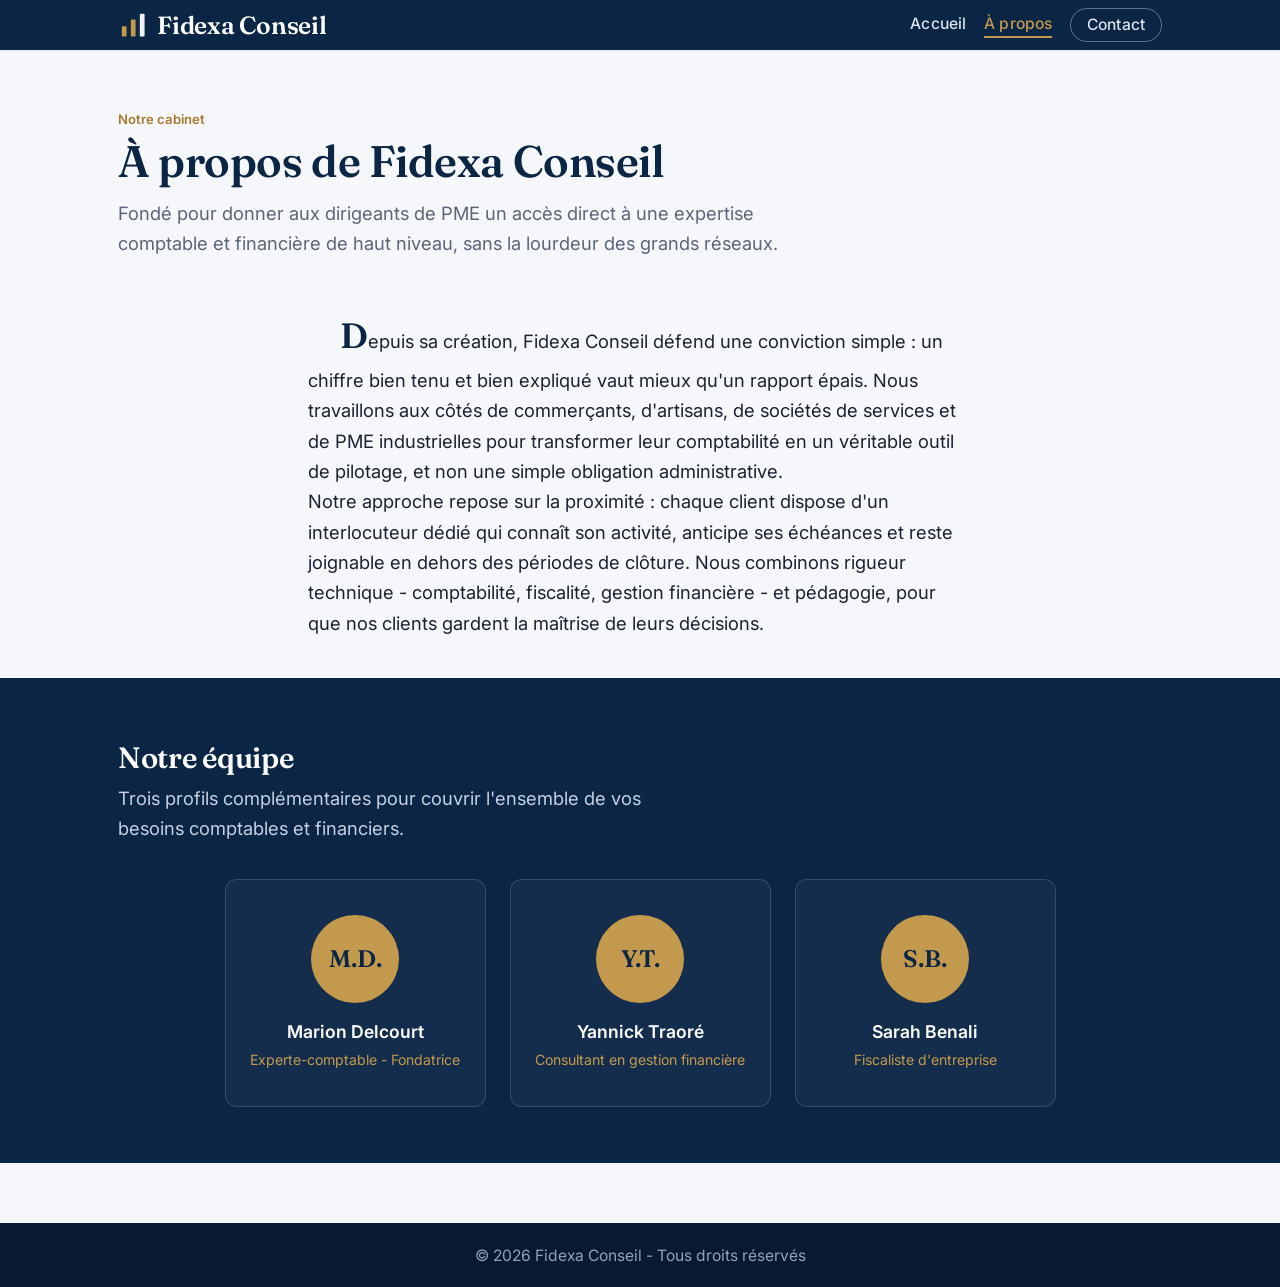
==== commit bf5f50f5: "feat(about): présenter l’équipe et ses expertises" ====
--- a/a-propos.html
+++ b/a-propos.html
@@ -57,28 +57,28 @@
         </section>
         <section class="section members">
             <div class="content-section">
-                <h2>Nos membres</h2>
-                <p>Lorem ipsum dolor, sit amet consectetur adipisicing elit.</p>
+                <h2>Notre équipe</h2>
+                <p>Trois profils complémentaires pour couvrir l'ensemble de vos besoins comptables et financiers.</p>
                 <div class="member-list">
                     <div class="member-item">
-                        <div class="picture">1</div>
+                        <div class="picture">M.D.</div>
                         <div>
-                            <div class="member-name"><strong>Last Name</strong></div>
-                            <div class="member-firstname"><strong>First Name</strong></div>
+                            <div class="member-name">Marion Delcourt</div>
+                            <div class="member-role">Experte-comptable - Fondatrice</div>
                         </div>
                     </div>
                     <div class="member-item">
-                        <div class="picture">2</div>
+                        <div class="picture">Y.T.</div>
                         <div>
-                            <div class="member-name"><strong>Last Name</strong></div>
-                            <div class="member-firstname"><strong>First Name</strong></div>
+                            <div class="member-name">Yannick Traoré</div>
+                            <div class="member-role">Consultant en gestion financière</div>
                         </div>
                     </div>
                     <div class="member-item">
-                        <div class="picture">3</div>
+                        <div class="picture">S.B.</div>
                         <div>
-                            <div class="member-name"><strong>Last Name</strong></div>
-                            <div class="member-firstname"><strong>First Name</strong></div>
+                            <div class="member-name">Sarah Benali</div>
+                            <div class="member-role">Fiscaliste d'entreprise</div>
                         </div>
                     </div>
                 </div>
@@ -86,7 +86,7 @@
         </section>
     </main>
     <footer>
-        &copy; 2026 Copyright - Company
+        &copy; 2026 Fidexa Conseil - Tous droits réservés
     </footer>
 </body>
 </html>
